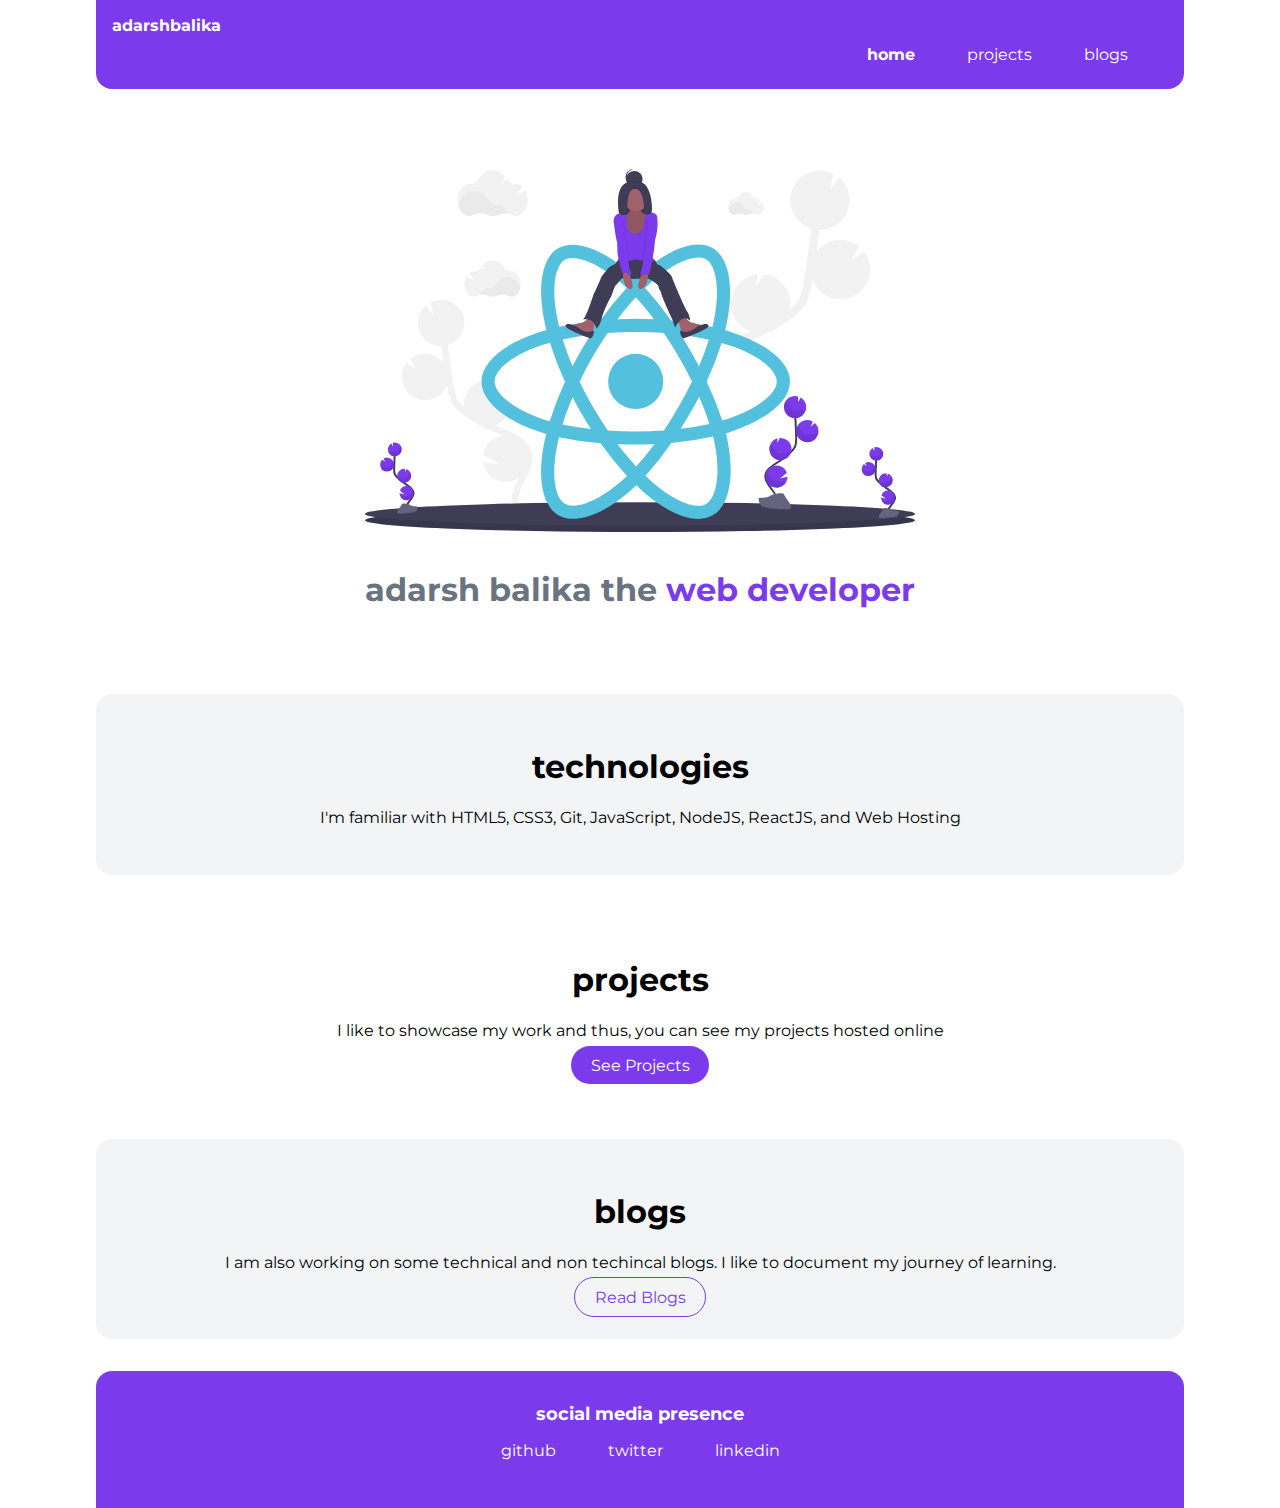
==== index.html @ c80c70dd "by sankalp" ====
<!DOCTYPE html>
<html lang="en">
  <head>
    <meta charset="UTF-8" />
    <meta name="viewport" content="width=device-width, initial-scale=1.0" />
    <title>home | adarshbalika</title>
    <link href="styles.css" rel="stylesheet" />
  </head>
  <body>
    <nav class="navigation container">
      <div class="nav-brand"><a href="/">adarshbalika</a></div>
      <ul class="list-non-bullet nav-pills">
        <li class="list-item-inline">
          <a class="link link-active" href="/">home</a>
        </li>
        <li class="list-item-inline">
          <a class="link" href="/projects.html">projects</a>
        </li>
        <li class="list-item-inline">
          <a class="link" href="/blogs.html">blogs</a>
        </li>
      </ul>
    </nav>

    <header class="hero">
      <img class="hero-img" src="images/hero.svg" />
      <h1 class="hero-heading">
        adarsh balika the <span class="heading-inverted"> web developer</span>
      </h1>
    </header>

    <section class="section ow">
      <div class="container container-center">
        <h1>technologies</h1>
        <p>
          I'm familiar with HTML5, CSS3, Git, JavaScript, NodeJS, ReactJS, and
          Web Hosting
        </p>
      </div>
    </section>

    <section class="section">
      <div class="container container-center">
        <h1>projects</h1>
        <p>
          I like to showcase my work and thus, you can see my projects hosted
          online
        </p>
        <a class="link link-primary" href="/projects.html">See Projects</a>
      </div>
    </section>

    <section class="section ow">
      <div class="container container-center">
        <h1>blogs</h1>
        <p>
          I am also working on some technical and non techincal blogs. I like to
          document my journey of learning.
        </p>
        <a class="link link-secondary" href="/blogs.html">Read Blogs</a>
      </div>
    </section>

    <footer class="footer">
      <div class="footer-header">social media presence</div>
      <ul class="social-links list-non-bullet">
        <li class="list-item-inline">
          <a class="link" href="https://github.com/neogcamp/"> github </a>
        </li>
        <li class="list-item-inline">
          <a class="link" href="https://twitter.com/neogcamp"> twitter </a>
        </li>
        <li class="list-item-inline">
          <a class="link" href="https://www.linkedin.com/company/neog-camp/">
            linkedin
          </a>
        </li>
      </ul>
    </footer>
  </body>
</html>
---- styles.css ----
@import url("https://fonts.googleapis.com/css2?family=Montserrat:wght@400;700&display=swap");

:root {
  --primary-color: #7c3aed;
  --off-white: #f3f4f6;
  --dark-gray: #6b7280;
}

body {
  font-family: "Montserrat", sans-serif;
  margin: 0px auto;
  max-width: 85%;
  width: 100%;
}

hr {
  margin: 2rem 0rem;
}

/** spaces **/

.margin-md {
  margin: 2rem;
}

/** container **/
.container {
  padding: 0rem 1rem;
}

.container-center {
  max-width: 900px;
  width: 100%;
  margin: auto;
}

/** links **/
.link {
  box-sizing: border-box;
  text-decoration: none;
  padding: 0.5rem 1rem;
}

.link-primary {
  max-width: 140px;
  padding: 0.6rem 1.2rem;
  background-color: var(--primary-color);
  color: #fff;
  margin: 1rem auto;
  border-radius: 2rem;
}

.link-secondary {
  max-width: 140px;
  margin: 1rem;
  padding: 0.6rem 1.2rem;
  border-radius: 2rem;
  border: 1px solid var(--primary-color);
  color: var(--primary-color);
}

/** look into BEM naming convention for CSS **/

/** lists **/

.list-non-bullet {
  list-style: none;
  padding-inline-start: 0px;
}

.list-item-inline {
  display: inline;
  padding: 0rem 0.5rem;
}

/** navigation **/

.navigation {
  background-color: var(--primary-color);
  color: white;
  padding: 1rem;
  border-bottom-left-radius: 1rem;
  border-bottom-right-radius: 1rem;

}

.navigation .nav-brand {
  font-weight: bold;
}

.nav-brand a {
  text-decoration: none;
  color: inherit;
}

.navigation .nav-pills {
  text-align: right;
  margin: 0.6rem 1rem;
}

.navigation .link {
  color: white;
}

.navigation .link-active {
  font-weight: bold;
}

/** header **/

.hero {
  padding: 2rem;
  padding-top: 5rem;
}

.hero .hero-img {
  max-width: 80%;
  width: 550px;
  display: block;
  margin: auto;
}

.hero .hero-heading {
  text-align: center;
  padding-top: 1rem;
  color: var(--dark-gray);
}

.hero .hero-heading .heading-inverted {
  color: var(--primary-color);
}

/** sections **/

.section {
  padding: 2rem;
  margin: 2rem 0;
  border-radius: 1rem;
  text-align: center;
}

.section h1 {
  text-align: center;
}

.ow {
  background-color: var(--off-white);
}

/** footers **/

.footer {
  background-color: var(--primary-color);
  padding: 2rem 1rem;
  text-align: center;
  color: white;
  border-top-right-radius: 1rem;
  border-top-left-radius: 1rem;
}

.footer .link {
  color: white;
}

.footer .footer-header {
  font-weight: bold;
  font-size: large;
}

.footer ul {
  padding-inline-start: 0px;
}

/** projects **/
.showcase-list {
  /* padding: 2rem; */
  padding: 2rem;
  border-radius: 1rem;
  text-align: center;
  margin: 3rem auto;
}
.showcase-list h1 {
  margin: 0.5rem;
}

.showcase-list p {
  padding-bottom: 1rem;
}

/** blogs **/

.showcase-blog {
  padding-bottom: 6rem;
}

@media (max-width: 900px) {
  body {
    max-width: 95%;
    width: 100%;
  }

  .list-item-inline {
    display: inline;
    padding: 0rem;
  }

  .container-center {
    width: auto;
  }

  .link-primary {
    display: block;
  }
}
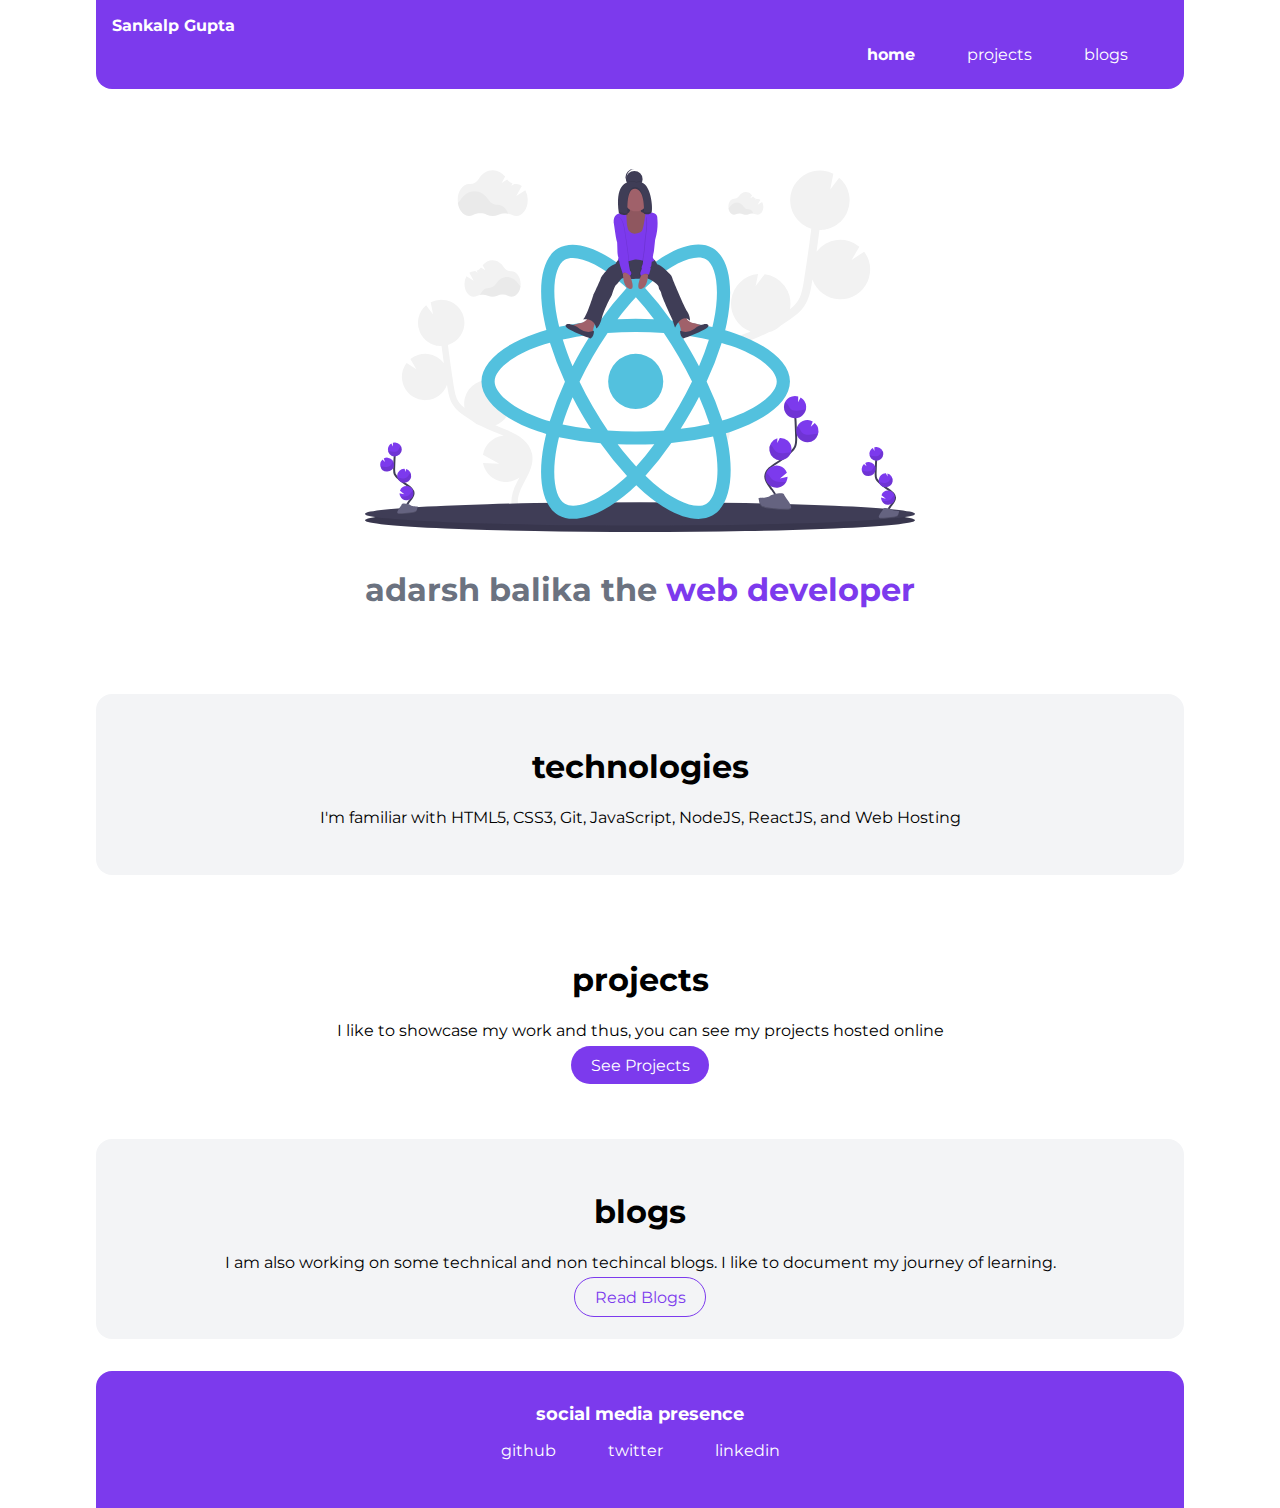
==== commit 60dca6d6: "cmt" ====
--- a/index.html
+++ b/index.html
@@ -8,7 +8,7 @@
   </head>
   <body>
     <nav class="navigation container">
-      <div class="nav-brand"><a href="/">adarshbalika</a></div>
+      <div class="nav-brand"><a href="/">Sankalp Gupta</a></div>
       <ul class="list-non-bullet nav-pills">
         <li class="list-item-inline">
           <a class="link link-active" href="/">home</a>
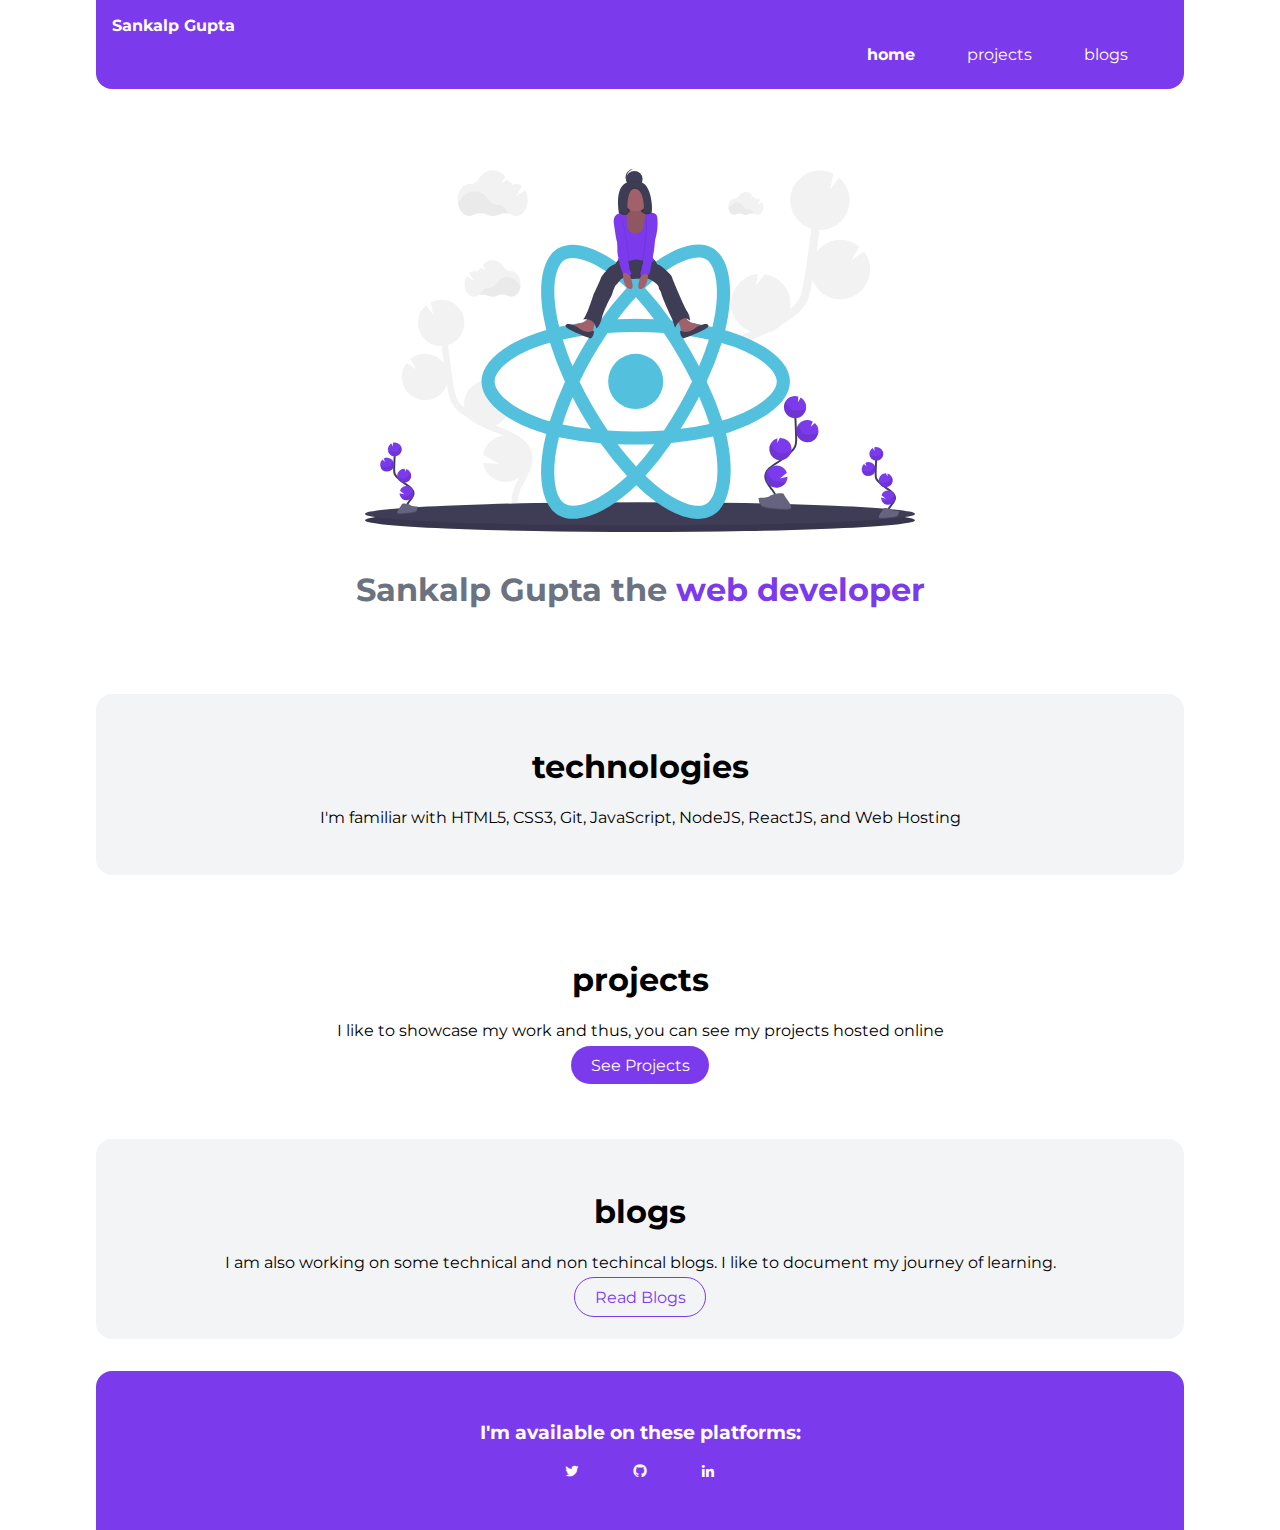
==== commit 99e8bbef: "cmt" ====
--- a/index.html
+++ b/index.html
@@ -3,8 +3,9 @@
   <head>
     <meta charset="UTF-8" />
     <meta name="viewport" content="width=device-width, initial-scale=1.0" />
-    <title>home | adarshbalika</title>
+    <title>home | sankalp</title>
     <link href="styles.css" rel="stylesheet" />
+    <link rel="stylesheet" href="https://cdn.jsdelivr.net/npm/boxicons@latest/css/boxicons.min.css">
   </head>
   <body>
     <nav class="navigation container">
@@ -25,7 +26,7 @@
     <header class="hero">
       <img class="hero-img" src="images/hero.svg" />
       <h1 class="hero-heading">
-        adarsh balika the <span class="heading-inverted"> web developer</span>
+        Sankalp Gupta the <span class="heading-inverted"> web developer</span>
       </h1>
     </header>
 
@@ -62,20 +63,24 @@
     </section>
 
     <footer class="footer">
-      <div class="footer-header">social media presence</div>
-      <ul class="social-links list-non-bullet">
-        <li class="list-item-inline">
-          <a class="link" href="https://github.com/neogcamp/"> github </a>
-        </li>
-        <li class="list-item-inline">
-          <a class="link" href="https://twitter.com/neogcamp"> twitter </a>
-        </li>
-        <li class="list-item-inline">
-          <a class="link" href="https://www.linkedin.com/company/neog-camp/">
-            linkedin
-          </a>
-        </li>
+      <h3>I'm available on these platforms:</h3>
+      <ul class="list-non-bullet">
+          <li class="list-item-inline">
+              <a class="link" target="_blank" rel="noopener noreferrer" href="https://twitter.com/Sankalp_Gupta__">
+                  <i class="bx bxl-twitter"></i>
+              </a>
+          </li>
+          <li class="list-item-inline">
+              <a class="link" target="_blank" rel="noopener noreferrer" href="https://github.com/dev-sankalp">
+                  <i class="bx bxl-github"></i>
+              </a>
+          </li>
+          <li class="list-item-inline">
+              <a class="link" target="_blank" href="https://www.linkedin.com/in/sankalpgupta30/">
+                  <i class="bx bxl-linkedin"></i>
+              </a>
+          </li>
       </ul>
-    </footer>
+  </footer>
   </body>
-</html>
+</html>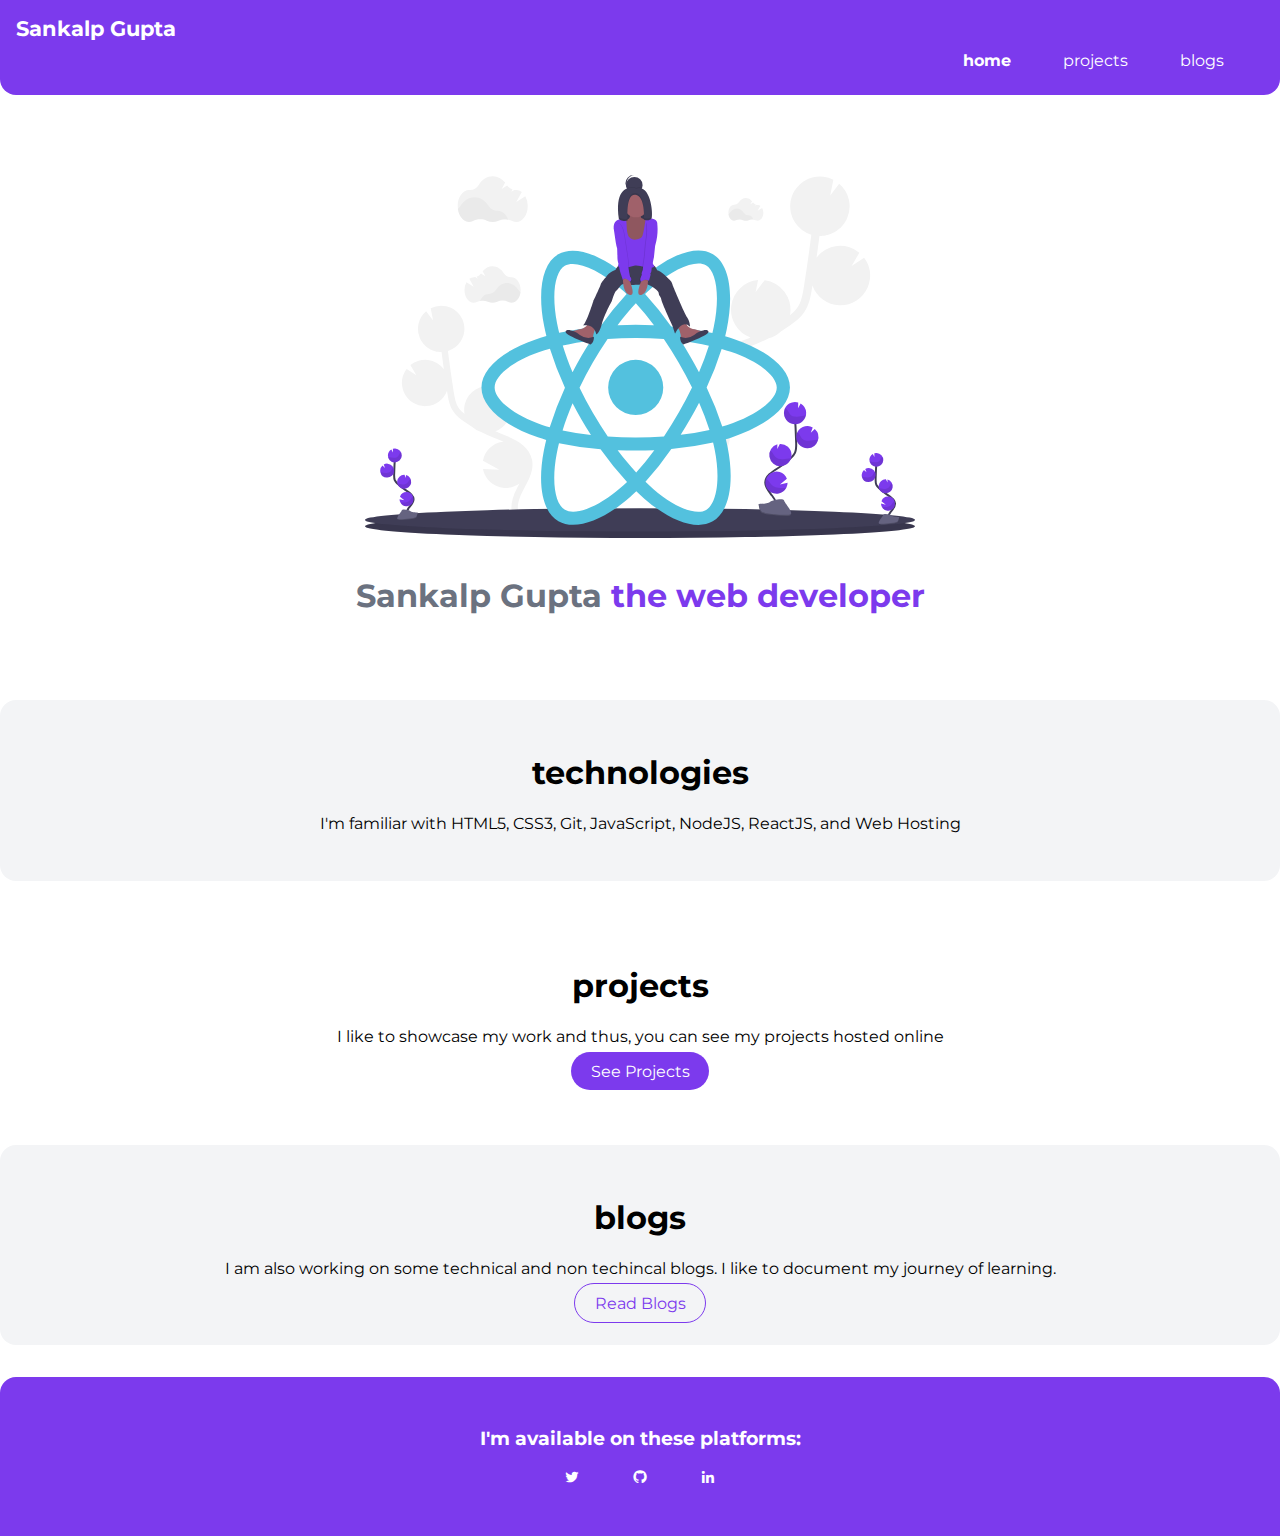
==== commit c783b3da: "cmt" ====
--- a/index.html
+++ b/index.html
@@ -3,7 +3,7 @@
   <head>
     <meta charset="UTF-8" />
     <meta name="viewport" content="width=device-width, initial-scale=1.0" />
-    <title>home | sankalp</title>
+    <title>home | Sankalp</title>
     <link href="styles.css" rel="stylesheet" />
     <link rel="stylesheet" href="https://cdn.jsdelivr.net/npm/boxicons@latest/css/boxicons.min.css">
   </head>
@@ -26,7 +26,7 @@
     <header class="hero">
       <img class="hero-img" src="images/hero.svg" />
       <h1 class="hero-heading">
-        Sankalp Gupta the <span class="heading-inverted"> web developer</span>
+        Sankalp Gupta<span class="heading-inverted"> the web developer</span>
       </h1>
     </header>
 
--- a/styles.css
+++ b/styles.css
@@ -9,7 +9,7 @@
 body {
   font-family: "Montserrat", sans-serif;
   margin: 0px auto;
-  max-width: 85%;
+  max-width: 100%;
   width: 100%;
 }
 
@@ -86,6 +86,7 @@
 
 .navigation .nav-brand {
   font-weight: bold;
+  font-size: 1.3em;
 }
 
 .nav-brand a {
